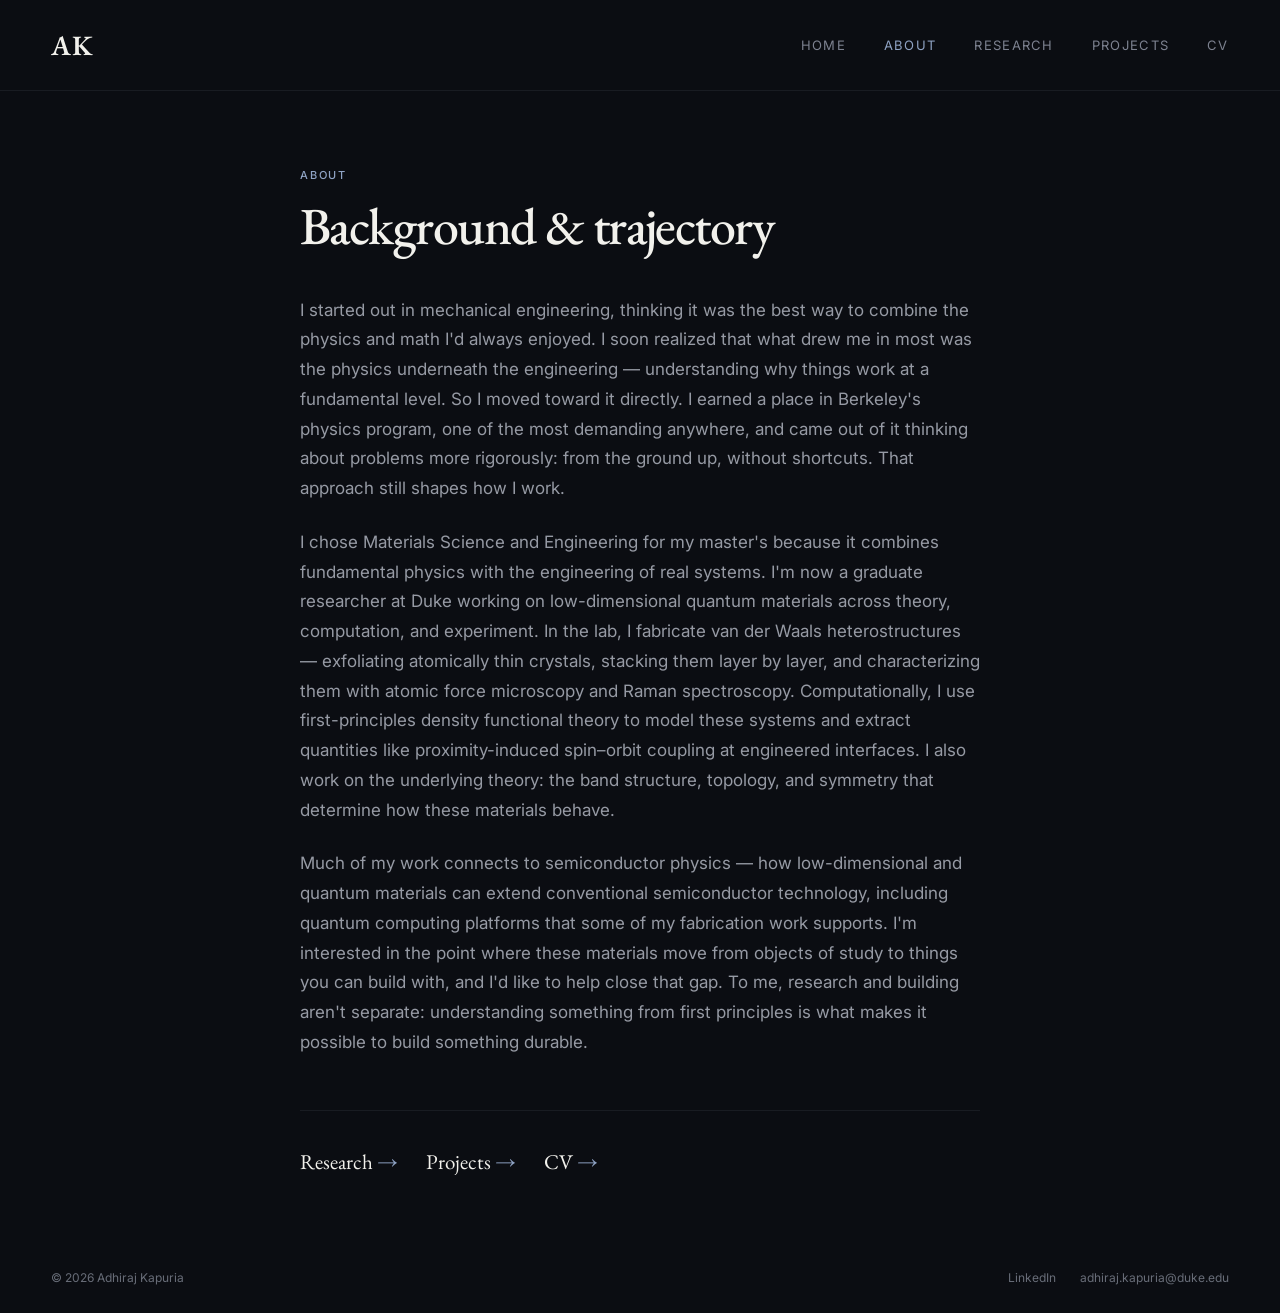
==== about.html @ 0767265d "Add files via upload" ====
<!DOCTYPE html>
<html lang="en">

<head>
  <meta charset="UTF-8">
  <meta name="viewport" content="width=device-width, initial-scale=1.0">

  <title>About — Adhiraj Kapuria</title>

  <meta
    name="description"
    content="About Adhiraj Kapuria — a graduate researcher at Duke University working on low-dimensional quantum materials across theory, computation, and experiment, with a focus on semiconductor physics."
  >
  <meta name="author" content="Adhiraj Kapuria">
  <link rel="canonical" href="https://adhirajkapuria.com/about.html">

  <meta property="og:type" content="profile">
  <meta property="og:title" content="About — Adhiraj Kapuria">
  <meta property="og:description" content="Graduate researcher at Duke working on low-dimensional quantum materials across theory, computation, and experiment.">
  <meta property="og:url" content="https://adhirajkapuria.com/about.html">

  <link rel="preconnect" href="https://fonts.googleapis.com">
  <link rel="preconnect" href="https://fonts.gstatic.com" crossorigin>
  <link
    href="https://fonts.googleapis.com/css2?family=EB+Garamond:wght@500;600&family=Inter:wght@400;500&display=swap"
    rel="stylesheet"
  >

  <link rel="stylesheet" href="./style.css">
</head>

<body>

  <header class="site-header">
    <nav class="nav-container">

      <a href="index.html" class="brand">AK</a>

      <div class="nav-links">
        <a href="index.html">Home</a>
        <a href="about.html" class="is-current">About</a>
        <a href="research.html">Research</a>
        <a href="projects.html">Projects</a>
        <a href="Adhiraj_CV.pdf">CV</a>
      </div>

    </nav>
  </header>

  <main>

    <article class="page">

      <p class="eyebrow">About</p>
      <h1 class="page-title">Background &amp; trajectory</h1>

      <div class="prose">
        <p>
          I started out in mechanical engineering, thinking it was the best way
          to combine the physics and math I'd always enjoyed. I soon realized
          that what drew me in most was the physics underneath the engineering —
          understanding why things work at a fundamental level. So I moved
          toward it directly. I earned a place in Berkeley's physics program,
          one of the most demanding anywhere, and came out of it thinking about
          problems more rigorously: from the ground up, without shortcuts. That
          approach still shapes how I work.
        </p>
        <p>
          I chose Materials Science and Engineering for my master's because it
          combines fundamental physics with the engineering of real systems.
          I'm now a graduate researcher at Duke working on low-dimensional
          quantum materials across theory, computation, and experiment. In the
          lab, I fabricate van der Waals heterostructures — exfoliating
          atomically thin crystals, stacking them layer by layer, and
          characterizing them with atomic force microscopy and Raman
          spectroscopy. Computationally, I use first-principles density
          functional theory to model these systems and extract quantities like
          proximity-induced spin–orbit coupling at engineered interfaces. I
          also work on the underlying theory: the band structure, topology, and
          symmetry that determine how these materials behave.
        </p>
        <p>
          Much of my work connects to semiconductor physics — how
          low-dimensional and quantum materials can extend conventional
          semiconductor technology, including quantum computing platforms that
          some of my fabrication work supports. I'm interested in the point
          where these materials move from objects of study to things you can
          build with, and I'd like to help close that gap. To me, research and
          building aren't separate: understanding something from first
          principles is what makes it possible to build something durable.
        </p>
      </div>

      <div class="page-links">
        <a href="research.html">Research <span class="arrow">&rarr;</span></a>
        <a href="projects.html">Projects <span class="arrow">&rarr;</span></a>
        <a href="Adhiraj_CV.pdf">CV <span class="arrow">&rarr;</span></a>
      </div>

    </article>

  </main>

  <footer class="site-footer">
    <p>© 2026 Adhiraj Kapuria</p>
    <div class="footer-links">
      <a
        href="https://www.linkedin.com/in/adhirajkapuria/"
        target="_blank"
        rel="noopener noreferrer"
      >LinkedIn</a>
      <a href="mailto:adhiraj.kapuria@duke.edu">adhiraj.kapuria@duke.edu</a>
    </div>
  </footer>

</body>

</html>
---- style.css ----
/* =========================================================
   ADHIRAJ KAPURIA — PERSONAL WEBSITE
   ========================================================= */

:root {
  --bg: #0b0d12;
  --surface: #13161d;
  --text: #f2f1ec;
  --text-soft: #969aa4;
  --muted: #7d8290;
  --faint: #686d78;

  --accent: #8fa3c4;

  --border: #191c22;
  --border-soft: #242832;
  --chip-border: #232833;

  --max-width: 1180px;
}

* {
  margin: 0;
  padding: 0;
  box-sizing: border-box;
}

html {
  scroll-behavior: smooth;
}

body {
  background: var(--bg);
  color: var(--text);
  font-family: "Inter", system-ui, sans-serif;
  font-size: 16px;
  line-height: 1.6;
  -webkit-font-smoothing: antialiased;
  display: flex;
  flex-direction: column;
  min-height: 100vh;
}

a {
  color: inherit;
  text-decoration: none;
}


/* ---------- NAV ---------- */

.site-header {
  border-bottom: 0.5px solid var(--border);
}

.nav-container {
  width: min(92%, var(--max-width));
  margin: auto;
  height: 90px;
  display: flex;
  align-items: center;
  justify-content: space-between;
}

.brand {
  font-family: "EB Garamond", Georgia, serif;
  font-size: 28px;
  font-weight: 600;
  letter-spacing: 0.02em;
  color: var(--text);
}

.nav-links {
  display: flex;
  gap: 38px;
}

.nav-links a {
  font-size: 13px;
  letter-spacing: 0.1em;
  text-transform: uppercase;
  color: var(--muted);
  transition: color 0.2s ease;
}

.nav-links a:hover,
.nav-links a.is-current {
  color: var(--accent);
}


/* ---------- HERO ---------- */

main {
  flex: 1;
}

.hero {
  width: min(90%, 640px);
  margin: 0 auto;
  padding: 68px 0 48px;
  display: flex;
  flex-direction: column;
  align-items: center;
  text-align: center;
}

.hero-portrait {
  margin-bottom: 30px;
}

.hero-portrait img {
  width: 150px;
  height: 150px;
  object-fit: cover;
  border-radius: 50%;
  border: 0.5px solid var(--border-soft);
  display: block;
}

.eyebrow {
  font-size: 11px;
  font-weight: 500;
  letter-spacing: 0.16em;
  text-transform: uppercase;
  color: var(--accent);
  margin-bottom: 20px;
}

.hero h1 {
  font-family: "EB Garamond", Georgia, serif;
  font-size: clamp(54px, 8vw, 78px);
  font-weight: 500;
  line-height: 0.94;
  letter-spacing: -0.035em;
  color: var(--text);
  margin-bottom: 26px;
}

.intro {
  font-size: 19px;
  line-height: 1.55;
  color: var(--text-soft);
  max-width: 500px;
  margin-bottom: 32px;
}

.focus-chips {
  display: flex;
  flex-wrap: wrap;
  gap: 10px;
  justify-content: center;
  max-width: 600px;
}

.focus-chips span {
  font-size: 12px;
  font-weight: 500;
  letter-spacing: 0.05em;
  text-transform: uppercase;
  color: #cbd3e2;
  background: var(--surface);
  border: 0.5px solid var(--chip-border);
  border-radius: 8px;
  padding: 9px 16px;
}


/* ---------- SECTION LINKS ---------- */

.section-links {
  width: min(92%, var(--max-width));
  margin: 40px auto 0;
  display: grid;
  grid-template-columns: repeat(3, 1fr);
  border-top: 0.5px solid var(--border);
  border-bottom: 0.5px solid var(--border);
}

.section-links a {
  padding: 30px 28px;
  border-right: 0.5px solid var(--border);
  display: flex;
  flex-direction: column;
  gap: 7px;
  transition: background-color 0.2s ease;
}

.section-links a:last-child {
  border-right: none;
}

.section-links a:hover {
  background: var(--surface);
}

.section-title {
  font-family: "EB Garamond", Georgia, serif;
  font-size: 23px;
  color: var(--text);
}

.section-title .arrow {
  color: var(--accent);
  transition: transform 0.2s ease;
  display: inline-block;
}

.section-links a:hover .arrow {
  transform: translateX(4px);
}

.section-sub {
  font-size: 13px;
  color: var(--muted);
}


/* ---------- FOOTER ---------- */

.site-footer {
  width: min(92%, var(--max-width));
  margin: auto;
  padding: 26px 0;
  display: flex;
  align-items: center;
  justify-content: space-between;
  font-size: 12px;
  color: var(--faint);
}

.footer-links {
  display: flex;
  gap: 24px;
}

.footer-links a {
  transition: color 0.2s ease;
}

.footer-links a:hover {
  color: var(--accent);
}


/* ---------- INTERIOR PAGE (About, etc.) ---------- */

.page {
  width: min(90%, 680px);
  margin: 0 auto;
  padding: 76px 0 64px;
}

.page .eyebrow {
  margin-bottom: 14px;
}

.page-title {
  font-family: "EB Garamond", Georgia, serif;
  font-size: clamp(38px, 5vw, 52px);
  font-weight: 500;
  line-height: 1.02;
  letter-spacing: -0.03em;
  color: var(--text);
  margin-bottom: 44px;
}

.prose p {
  font-size: 17px;
  line-height: 1.75;
  color: var(--text-soft);
  margin-bottom: 24px;
}

.prose p:last-child {
  margin-bottom: 0;
}

.page-links {
  display: flex;
  flex-wrap: wrap;
  gap: 28px;
  margin-top: 52px;
  padding-top: 34px;
  border-top: 0.5px solid var(--border);
}

.page-links a {
  font-family: "EB Garamond", Georgia, serif;
  font-size: 21px;
  color: var(--text);
  transition: color 0.2s ease;
}

.page-links a .arrow {
  color: var(--accent);
  display: inline-block;
  transition: transform 0.2s ease;
}

.page-links a:hover .arrow {
  transform: translateX(4px);
}


/* ---------- TABLET ---------- */

@media (max-width: 820px) {
  .section-links {
    grid-template-columns: 1fr;
  }

  .section-links a {
    border-right: none;
    border-bottom: 0.5px solid var(--border);
  }

  .section-links a:last-child {
    border-bottom: none;
  }
}


/* ---------- MOBILE ---------- */

@media (max-width: 720px) {

  .nav-container {
    height: 68px;
  }

  .nav-links {
    gap: 16px;
  }

  .nav-links a {
    font-size: 11px;
    letter-spacing: 0.06em;
  }

  .hero {
    padding: 52px 0 40px;
  }

  .hero-portrait img {
    width: 120px;
    height: 120px;
  }

  .intro {
    font-size: 17px;
  }

  .site-footer {
    flex-direction: column;
    align-items: flex-start;
    gap: 14px;
    padding: 22px 0;
  }
}

@media (max-width: 430px) {

  .nav-links {
    gap: 13px;
  }

  .nav-links a {
    font-size: 10px;
  }

  .focus-chips span {
    font-size: 11px;
    padding: 8px 13px;
  }
}
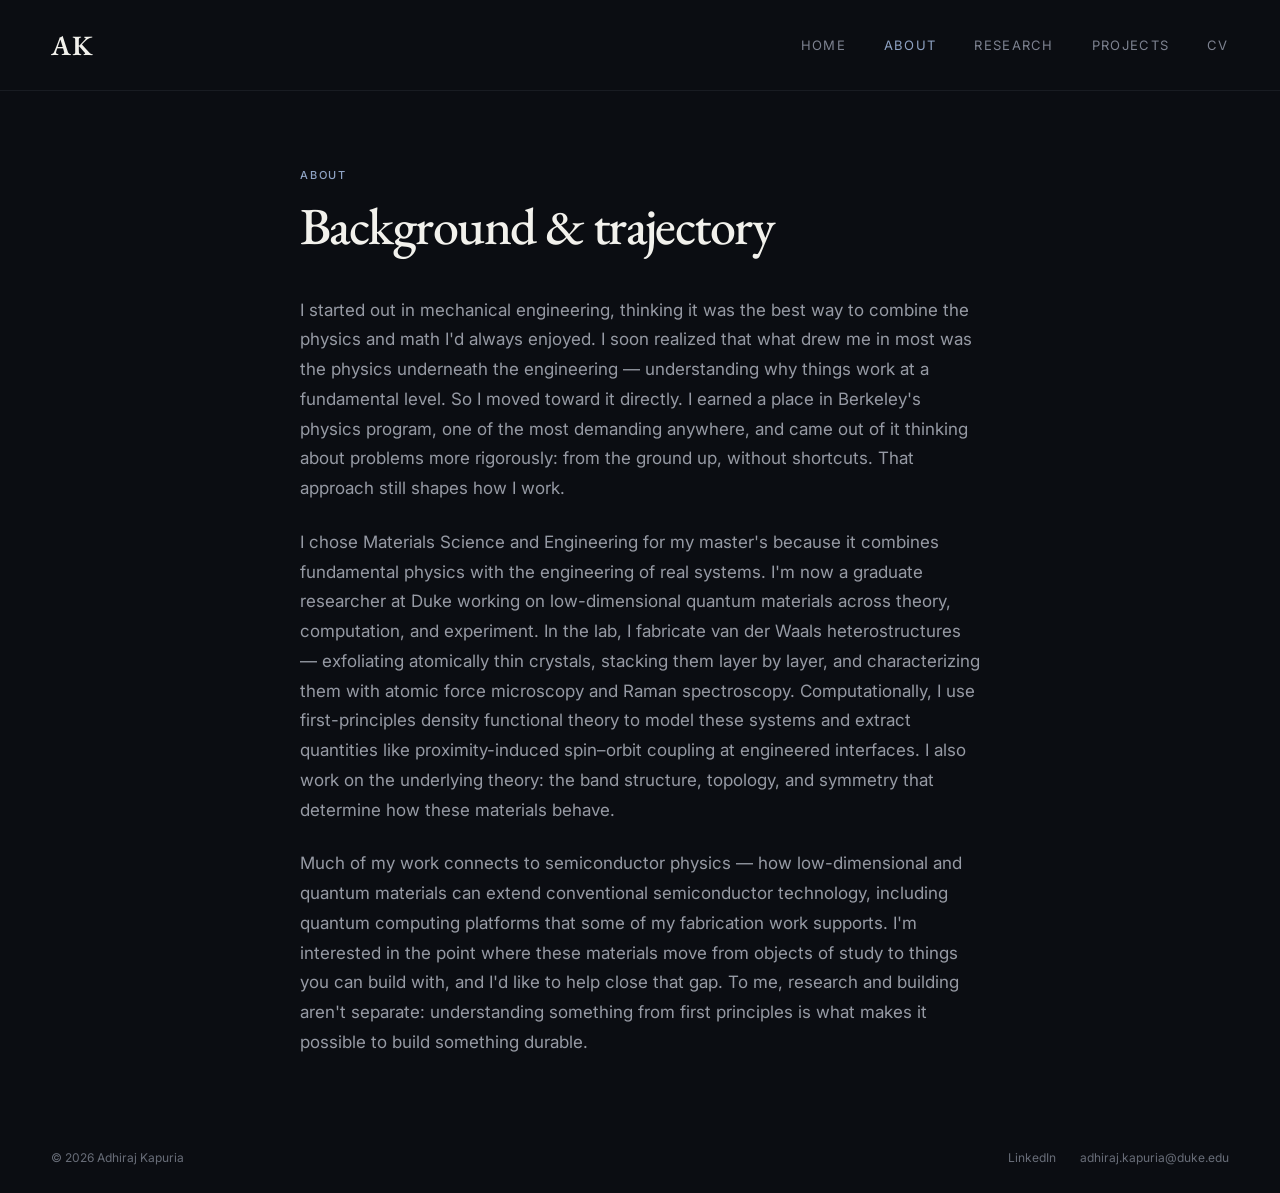
==== commit 172c22e9: "Add files via upload" ====
--- a/about.html
+++ b/about.html
@@ -91,12 +91,6 @@
         </p>
       </div>
 
-      <div class="page-links">
-        <a href="research.html">Research <span class="arrow">&rarr;</span></a>
-        <a href="projects.html">Projects <span class="arrow">&rarr;</span></a>
-        <a href="Adhiraj_CV.pdf">CV <span class="arrow">&rarr;</span></a>
-      </div>
-
     </article>
 
   </main>
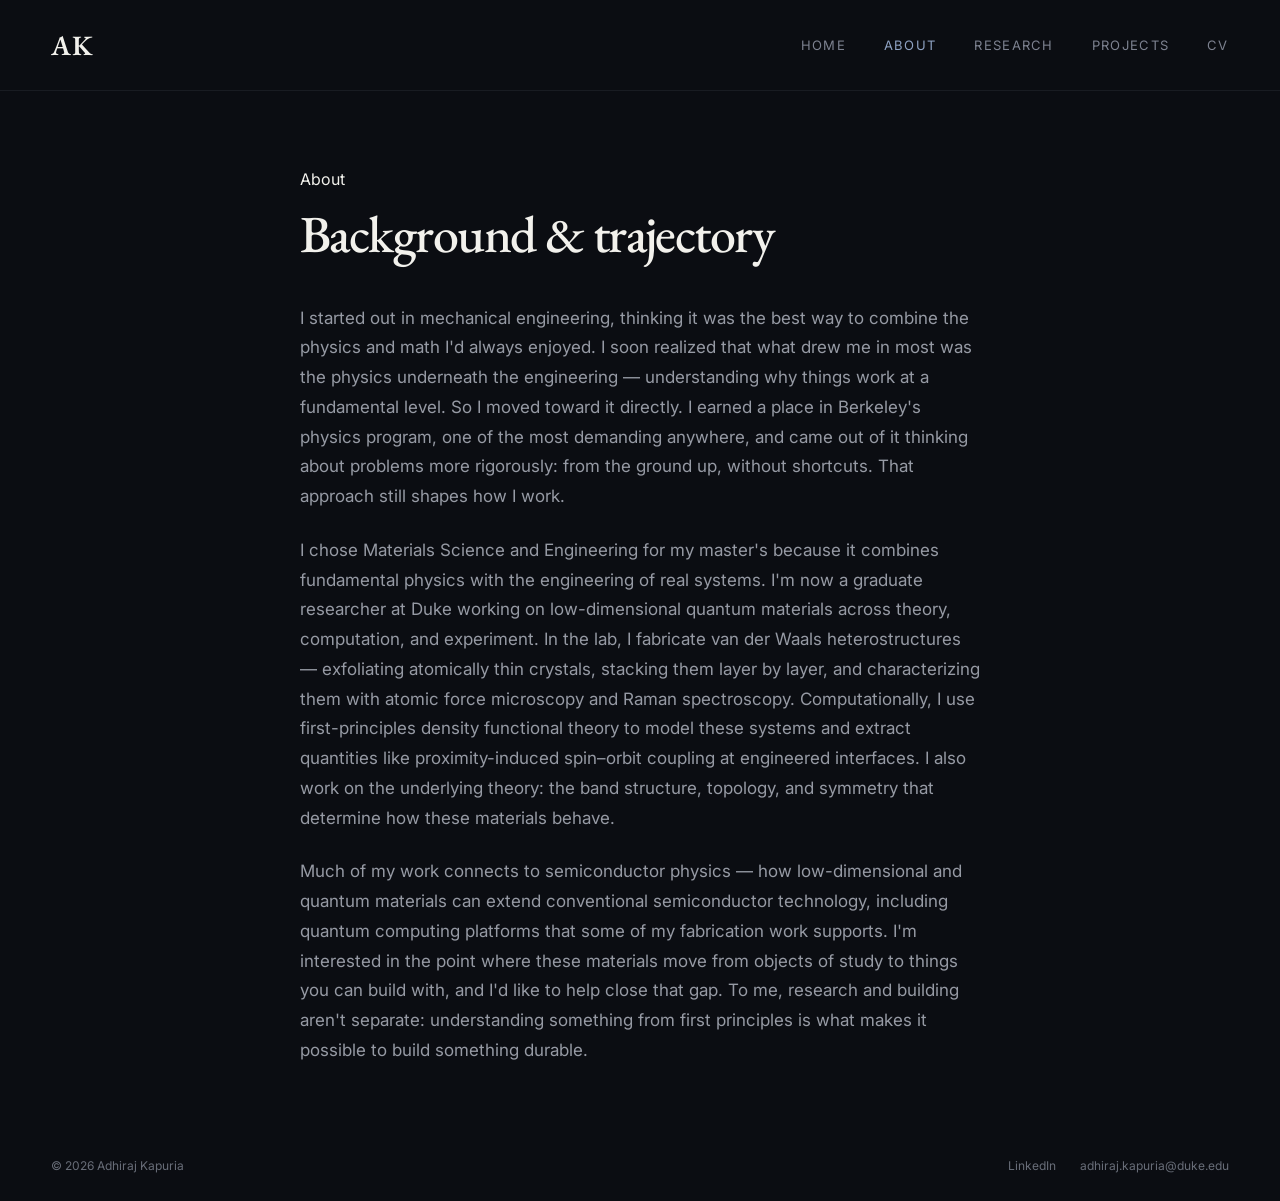
==== commit ecb61db2: "Add files via upload" ====
--- a/about.html
+++ b/about.html
@@ -4,6 +4,10 @@
 <head>
   <meta charset="UTF-8">
   <meta name="viewport" content="width=device-width, initial-scale=1.0">
+
+  <link rel="icon" href="favicon.ico" sizes="any">
+  <link rel="icon" type="image/png" href="favicon-32.png" sizes="32x32">
+  <link rel="apple-touch-icon" href="apple-touch-icon.png">
 
   <title>About — Adhiraj Kapuria</title>
 
--- a/style.css
+++ b/style.css
@@ -96,13 +96,80 @@
 }
 
 .hero {
-  width: min(90%, 640px);
+  position: relative;
+  width: min(92%, var(--max-width));
   margin: 0 auto;
-  padding: 68px 0 48px;
+  padding: 64px 0 48px;
+}
+
+.affiliations {
+  position: absolute;
+  top: 64px;
+  left: 0;
+  right: 0;
+  display: flex;
+  justify-content: space-between;
+  pointer-events: none;
+}
+
+.affil {
+  display: flex;
+  flex-direction: column;
+  max-width: 210px;
+  pointer-events: auto;
+}
+
+.affil-left {
+  text-align: left;
+  align-items: flex-start;
+}
+
+.affil-right {
+  text-align: right;
+  align-items: flex-end;
+}
+
+.affil-label {
+  font-size: 9px;
+  letter-spacing: 0.16em;
+  text-transform: uppercase;
+  color: #5f6672;
+  margin-bottom: 10px;
+}
+
+.affil-field {
+  font-size: 15px;
+  font-weight: 500;
+  letter-spacing: 0.01em;
+  color: #d6dae2;
+  margin-bottom: 8px;
+  line-height: 1.2;
+}
+
+.affil-school {
+  line-height: 1.14;
+}
+
+.affil-berkeley {
+  font-family: "Source Serif 4", Georgia, serif;
+  font-size: 17px;
+  font-weight: 700;
+  color: #d9a64a;
+}
+
+.affil-duke {
+  font-family: "EB Garamond", Georgia, serif;
+  font-size: 20px;
+  font-weight: 600;
+  color: #ffffff;
+}
+
+.hero-center {
   display: flex;
   flex-direction: column;
   align-items: center;
   text-align: center;
+  padding-top: 4px;
 }
 
 .hero-portrait {
@@ -118,30 +185,21 @@
   display: block;
 }
 
-.eyebrow {
-  font-size: 11px;
-  font-weight: 500;
-  letter-spacing: 0.16em;
-  text-transform: uppercase;
-  color: var(--accent);
-  margin-bottom: 20px;
-}
-
 .hero h1 {
   font-family: "EB Garamond", Georgia, serif;
-  font-size: clamp(54px, 8vw, 78px);
+  font-size: clamp(50px, 7vw, 68px);
   font-weight: 500;
   line-height: 0.94;
   letter-spacing: -0.035em;
   color: var(--text);
-  margin-bottom: 26px;
+  margin-bottom: 24px;
 }
 
 .intro {
-  font-size: 19px;
+  font-size: 18px;
   line-height: 1.55;
   color: var(--text-soft);
-  max-width: 500px;
+  max-width: 460px;
   margin-bottom: 32px;
 }
 
@@ -323,6 +381,40 @@
 
 /* ---------- MOBILE ---------- */
 
+@media (max-width: 900px) {
+
+  /* affiliations un-pin and move below the centered content */
+  .hero {
+    display: flex;
+    flex-direction: column;
+  }
+
+  .affiliations {
+    position: static;
+    flex-direction: column;
+    align-items: center;
+    gap: 22px;
+    margin-top: 40px;
+    order: 2;
+  }
+
+  .hero-center {
+    order: 1;
+  }
+
+  .affil {
+    max-width: none;
+    align-items: center;
+    text-align: center;
+  }
+
+  .affil-left,
+  .affil-right {
+    align-items: center;
+    text-align: center;
+  }
+}
+
 @media (max-width: 720px) {
 
   .nav-container {
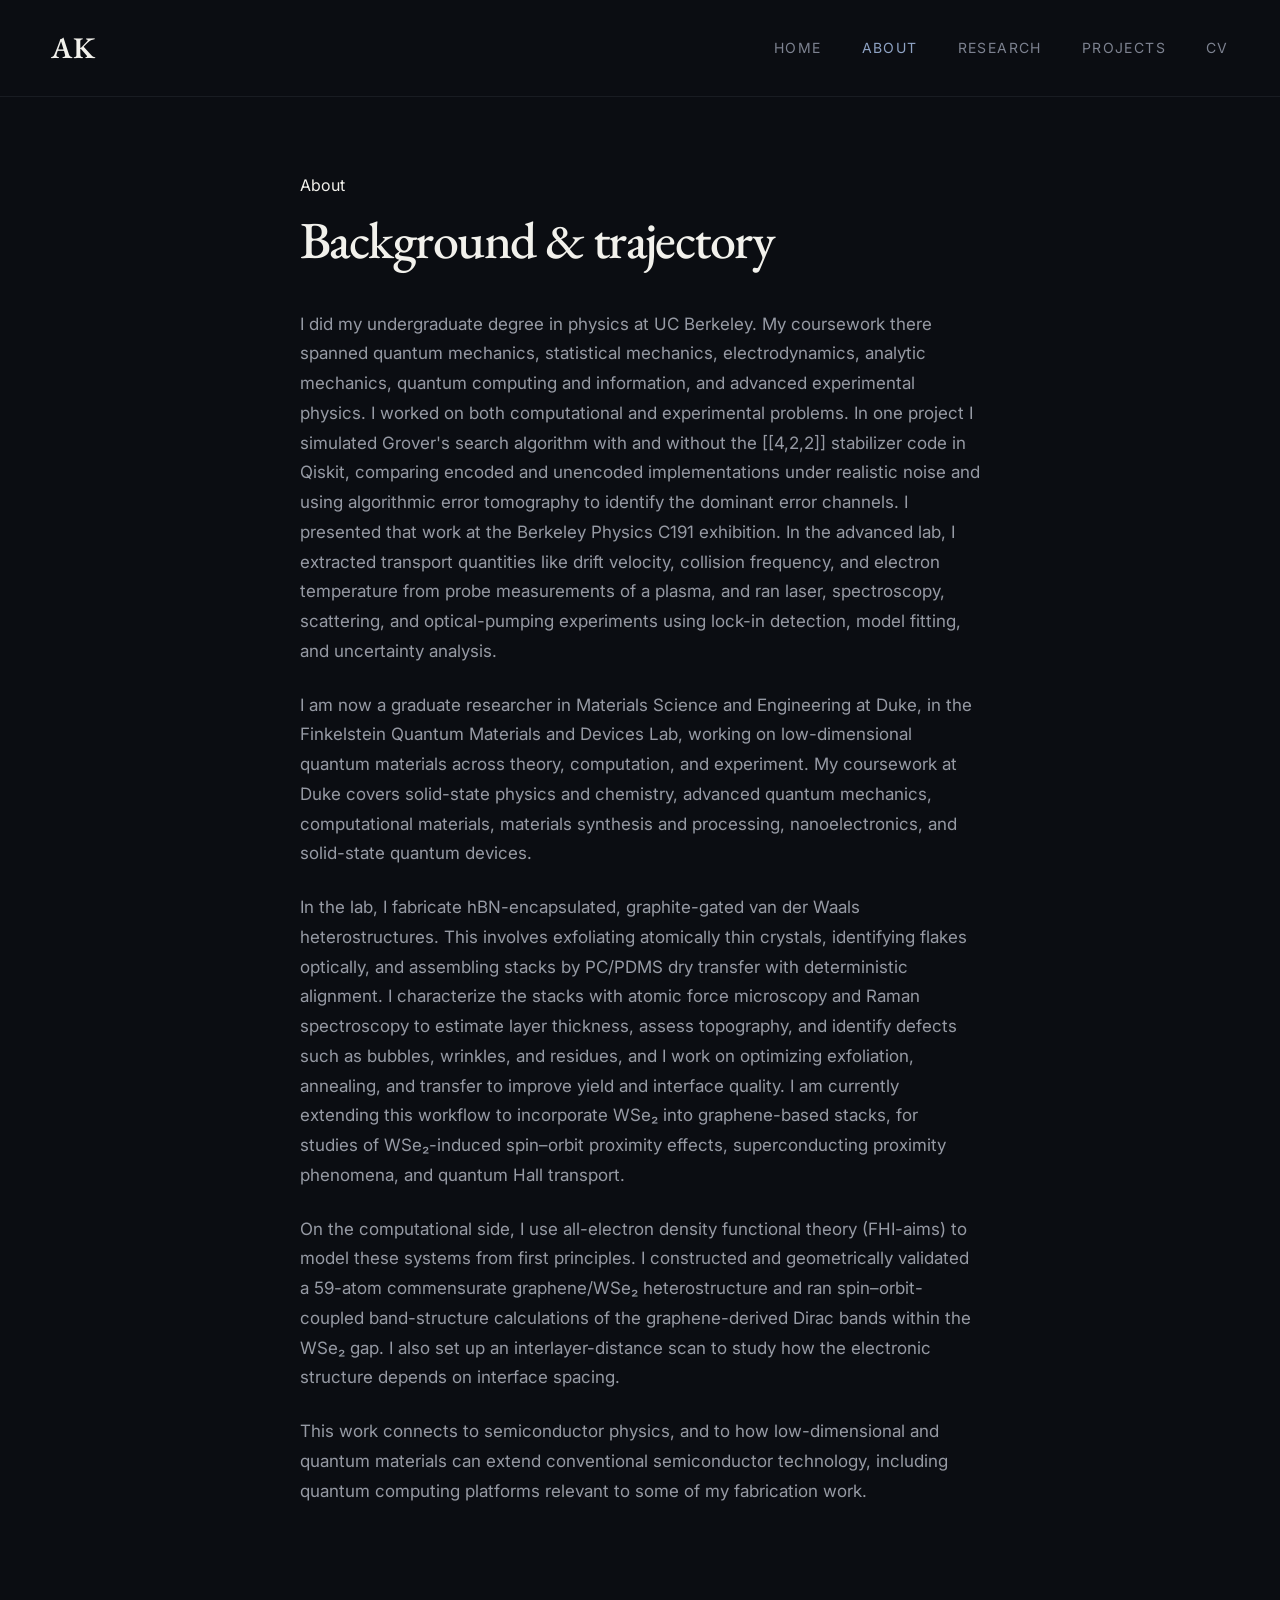
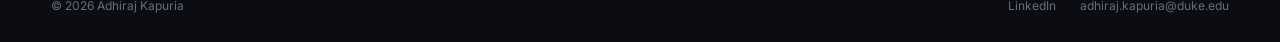
==== commit 5a8f74b7: "Add files via upload" ====
--- a/about.html
+++ b/about.html
@@ -60,38 +60,58 @@
 
       <div class="prose">
         <p>
-          I started out in mechanical engineering, thinking it was the best way
-          to combine the physics and math I'd always enjoyed. I soon realized
-          that what drew me in most was the physics underneath the engineering —
-          understanding why things work at a fundamental level. So I moved
-          toward it directly. I earned a place in Berkeley's physics program,
-          one of the most demanding anywhere, and came out of it thinking about
-          problems more rigorously: from the ground up, without shortcuts. That
-          approach still shapes how I work.
+          I did my undergraduate degree in physics at UC Berkeley. My
+          coursework there spanned quantum mechanics, statistical mechanics,
+          electrodynamics, analytic mechanics, quantum computing and
+          information, and advanced experimental physics. I worked on both
+          computational and experimental problems. In one project I simulated
+          Grover's search algorithm with and without the [[4,2,2]] stabilizer
+          code in Qiskit, comparing encoded and unencoded implementations under
+          realistic noise and using algorithmic error tomography to identify
+          the dominant error channels. I presented that work at the Berkeley
+          Physics C191 exhibition. In the advanced lab, I extracted transport
+          quantities like drift velocity, collision frequency, and electron
+          temperature from probe measurements of a plasma, and ran laser,
+          spectroscopy, scattering, and optical-pumping experiments using
+          lock-in detection, model fitting, and uncertainty analysis.
         </p>
         <p>
-          I chose Materials Science and Engineering for my master's because it
-          combines fundamental physics with the engineering of real systems.
-          I'm now a graduate researcher at Duke working on low-dimensional
-          quantum materials across theory, computation, and experiment. In the
-          lab, I fabricate van der Waals heterostructures — exfoliating
-          atomically thin crystals, stacking them layer by layer, and
-          characterizing them with atomic force microscopy and Raman
-          spectroscopy. Computationally, I use first-principles density
-          functional theory to model these systems and extract quantities like
-          proximity-induced spin–orbit coupling at engineered interfaces. I
-          also work on the underlying theory: the band structure, topology, and
-          symmetry that determine how these materials behave.
+          I am now a graduate researcher in Materials Science and Engineering
+          at Duke, in the Finkelstein Quantum Materials and Devices Lab,
+          working on low-dimensional quantum materials across theory,
+          computation, and experiment. My coursework at Duke covers solid-state
+          physics and chemistry, advanced quantum mechanics, computational
+          materials, materials synthesis and processing, nanoelectronics, and
+          solid-state quantum devices.
         </p>
         <p>
-          Much of my work connects to semiconductor physics — how
+          In the lab, I fabricate hBN-encapsulated, graphite-gated van der
+          Waals heterostructures. This involves exfoliating atomically thin
+          crystals, identifying flakes optically, and assembling stacks by
+          PC/PDMS dry transfer with deterministic alignment. I characterize the
+          stacks with atomic force microscopy and Raman spectroscopy to
+          estimate layer thickness, assess topography, and identify defects
+          such as bubbles, wrinkles, and residues, and I work on optimizing
+          exfoliation, annealing, and transfer to improve yield and interface
+          quality. I am currently extending this workflow to incorporate WSe₂
+          into graphene-based stacks, for studies of WSe₂-induced spin–orbit
+          proximity effects, superconducting proximity phenomena, and quantum
+          Hall transport.
+        </p>
+        <p>
+          On the computational side, I use all-electron density functional
+          theory (FHI-aims) to model these systems from first principles. I
+          constructed and geometrically validated a 59-atom commensurate
+          graphene/WSe₂ heterostructure and ran spin–orbit-coupled
+          band-structure calculations of the graphene-derived Dirac bands
+          within the WSe₂ gap. I also set up an interlayer-distance scan to
+          study how the electronic structure depends on interface spacing.
+        </p>
+        <p>
+          This work connects to semiconductor physics, and to how
           low-dimensional and quantum materials can extend conventional
-          semiconductor technology, including quantum computing platforms that
-          some of my fabrication work supports. I'm interested in the point
-          where these materials move from objects of study to things you can
-          build with, and I'd like to help close that gap. To me, research and
-          building aren't separate: understanding something from first
-          principles is what makes it possible to build something durable.
+          semiconductor technology, including quantum computing platforms
+          relevant to some of my fabrication work.
         </p>
       </div>
 
--- a/style.css
+++ b/style.css
@@ -56,7 +56,7 @@
 .nav-container {
   width: min(92%, var(--max-width));
   margin: auto;
-  height: 90px;
+  height: 96px;
   display: flex;
   align-items: center;
   justify-content: space-between;
@@ -64,7 +64,7 @@
 
 .brand {
   font-family: "EB Garamond", Georgia, serif;
-  font-size: 28px;
+  font-size: 30px;
   font-weight: 600;
   letter-spacing: 0.02em;
   color: var(--text);
@@ -72,20 +72,89 @@
 
 .nav-links {
   display: flex;
-  gap: 38px;
-}
-
-.nav-links a {
-  font-size: 13px;
+  align-items: center;
+  gap: 40px;
+}
+
+.nav-links > a,
+.nav-dropdown > a {
+  font-size: 14px;
   letter-spacing: 0.1em;
   text-transform: uppercase;
   color: var(--muted);
   transition: color 0.2s ease;
 }
 
-.nav-links a:hover,
-.nav-links a.is-current {
+.nav-links > a:hover,
+.nav-links > a.is-current,
+.nav-dropdown > a:hover,
+.nav-dropdown > a.is-current {
   color: var(--accent);
+}
+
+/* ---------- NAV DROPDOWN ---------- */
+
+.nav-dropdown {
+  position: relative;
+  display: inline-flex;
+  align-items: center;
+  /* generous hover target and bridge to the menu */
+  padding: 12px 0;
+}
+
+.dropdown-menu {
+  position: absolute;
+  top: 100%;
+  left: 50%;
+  transform: translateX(-50%);
+  /* transparent bridge removes the dead gap */
+  padding-top: 14px;
+  min-width: 210px;
+  display: flex;
+  flex-direction: column;
+  opacity: 0;
+  visibility: hidden;
+  transition: opacity 0.2s ease, transform 0.2s ease;
+  transition-delay: 0s;
+  z-index: 20;
+}
+
+.dropdown-menu-inner {
+  background: var(--surface);
+  border: 0.5px solid var(--border-soft);
+  border-radius: 10px;
+  padding: 8px 0;
+  box-shadow: 0 10px 30px rgba(0, 0, 0, 0.35);
+}
+
+.nav-dropdown:hover .dropdown-menu {
+  opacity: 1;
+  visibility: visible;
+}
+
+/* keep it open briefly after leaving, so it's forgiving */
+.dropdown-menu {
+  transition-delay: 0.15s;
+}
+
+.nav-dropdown:hover .dropdown-menu {
+  transition-delay: 0s;
+}
+
+.dropdown-menu a {
+  display: block;
+  padding: 12px 22px;
+  font-size: 13px;
+  letter-spacing: 0.08em;
+  text-transform: uppercase;
+  color: var(--muted);
+  white-space: nowrap;
+  transition: color 0.18s ease, background-color 0.18s ease;
+}
+
+.dropdown-menu a:hover {
+  color: var(--text);
+  background: rgba(255, 255, 255, 0.04);
 }
 
 
@@ -334,6 +403,88 @@
   margin-bottom: 0;
 }
 
+.prose-h {
+  font-family: "EB Garamond", Georgia, serif;
+  font-size: 25px;
+  font-weight: 600;
+  letter-spacing: -0.01em;
+  color: var(--text);
+  margin: 42px 0 16px;
+}
+
+.equation {
+  overflow-x: auto;
+  overflow-y: hidden;
+  margin: 4px 0 24px !important;
+  color: var(--text);
+}
+
+.crumb {
+  color: var(--accent);
+  transition: opacity 0.2s ease;
+}
+
+.crumb:hover {
+  opacity: 0.75;
+}
+
+/* section-links inside an interior page column */
+.page .section-links {
+  width: auto;
+  margin: 52px 0 0;
+  grid-template-columns: 1fr;
+}
+
+.page .section-links a {
+  border-right: none;
+  border-bottom: 0.5px solid var(--border);
+  padding: 26px 4px;
+}
+
+.page .section-links a:last-child {
+  border-bottom: none;
+}
+
+/* ---------- REFERENCES ---------- */
+
+.references {
+  margin-top: 48px;
+  padding-top: 30px;
+  border-top: 0.5px solid var(--border);
+}
+
+.ref-heading {
+  font-size: 11px;
+  font-weight: 500;
+  letter-spacing: 0.16em;
+  text-transform: uppercase;
+  color: var(--accent);
+  margin-bottom: 18px;
+}
+
+.ref-list {
+  margin: 0;
+  padding-left: 20px;
+  display: flex;
+  flex-direction: column;
+  gap: 10px;
+}
+
+.ref-list li {
+  font-size: 13px;
+  line-height: 1.6;
+  color: var(--muted);
+}
+
+.ref-list em {
+  color: var(--text-soft);
+}
+
+.ref-list strong {
+  color: var(--text-soft);
+  font-weight: 600;
+}
+
 .page-links {
   display: flex;
   flex-wrap: wrap;
@@ -430,6 +581,15 @@
     letter-spacing: 0.06em;
   }
 
+  /* on mobile, dropdown items live on the research page; hide the hover menu */
+  .dropdown-menu {
+    display: none;
+  }
+
+  .nav-dropdown {
+    display: inline-block;
+  }
+
   .hero {
     padding: 52px 0 40px;
   }
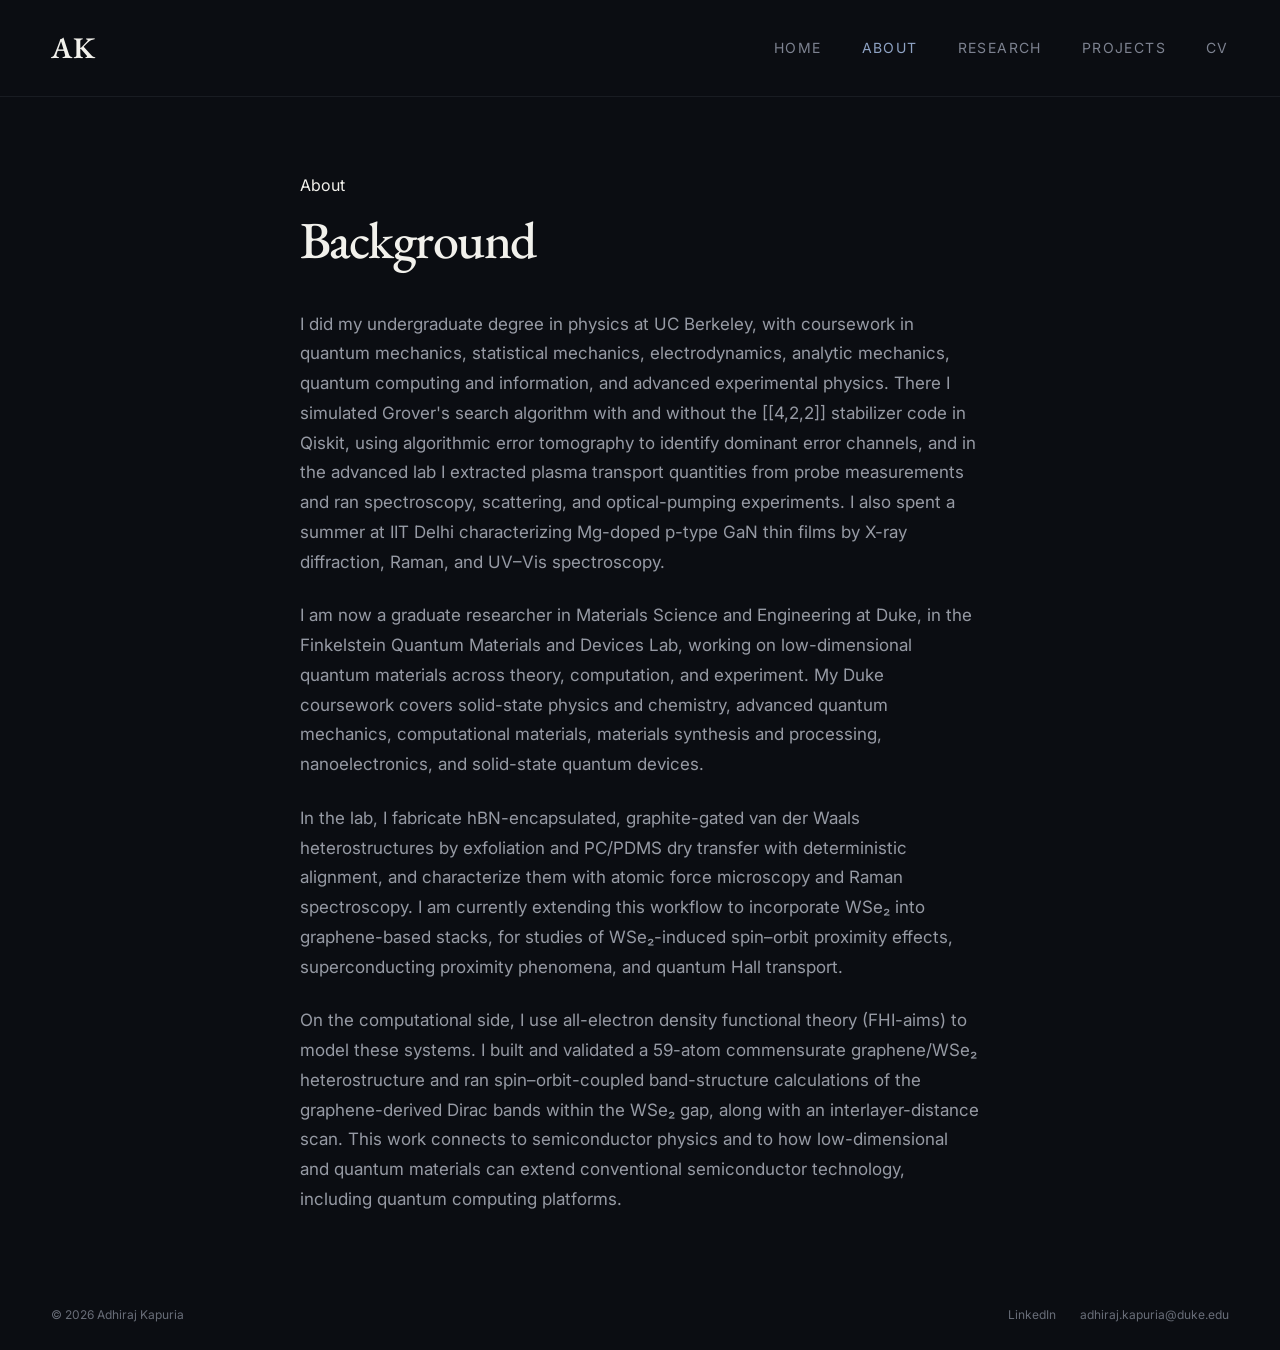
==== commit f3369596: "Add files via upload" ====
--- a/about.html
+++ b/about.html
@@ -56,62 +56,50 @@
     <article class="page">
 
       <p class="eyebrow">About</p>
-      <h1 class="page-title">Background &amp; trajectory</h1>
+      <h1 class="page-title">Background</h1>
 
       <div class="prose">
         <p>
-          I did my undergraduate degree in physics at UC Berkeley. My
-          coursework there spanned quantum mechanics, statistical mechanics,
+          I did my undergraduate degree in physics at UC Berkeley, with
+          coursework in quantum mechanics, statistical mechanics,
           electrodynamics, analytic mechanics, quantum computing and
-          information, and advanced experimental physics. I worked on both
-          computational and experimental problems. In one project I simulated
+          information, and advanced experimental physics. There I simulated
           Grover's search algorithm with and without the [[4,2,2]] stabilizer
-          code in Qiskit, comparing encoded and unencoded implementations under
-          realistic noise and using algorithmic error tomography to identify
-          the dominant error channels. I presented that work at the Berkeley
-          Physics C191 exhibition. In the advanced lab, I extracted transport
-          quantities like drift velocity, collision frequency, and electron
-          temperature from probe measurements of a plasma, and ran laser,
-          spectroscopy, scattering, and optical-pumping experiments using
-          lock-in detection, model fitting, and uncertainty analysis.
+          code in Qiskit, using algorithmic error tomography to identify
+          dominant error channels, and in the advanced lab I extracted plasma
+          transport quantities from probe measurements and ran spectroscopy,
+          scattering, and optical-pumping experiments. I also spent a summer at
+          IIT Delhi characterizing Mg-doped p-type GaN thin films by X-ray
+          diffraction, Raman, and UV–Vis spectroscopy.
         </p>
         <p>
           I am now a graduate researcher in Materials Science and Engineering
           at Duke, in the Finkelstein Quantum Materials and Devices Lab,
           working on low-dimensional quantum materials across theory,
-          computation, and experiment. My coursework at Duke covers solid-state
+          computation, and experiment. My Duke coursework covers solid-state
           physics and chemistry, advanced quantum mechanics, computational
           materials, materials synthesis and processing, nanoelectronics, and
           solid-state quantum devices.
         </p>
         <p>
           In the lab, I fabricate hBN-encapsulated, graphite-gated van der
-          Waals heterostructures. This involves exfoliating atomically thin
-          crystals, identifying flakes optically, and assembling stacks by
-          PC/PDMS dry transfer with deterministic alignment. I characterize the
-          stacks with atomic force microscopy and Raman spectroscopy to
-          estimate layer thickness, assess topography, and identify defects
-          such as bubbles, wrinkles, and residues, and I work on optimizing
-          exfoliation, annealing, and transfer to improve yield and interface
-          quality. I am currently extending this workflow to incorporate WSe₂
-          into graphene-based stacks, for studies of WSe₂-induced spin–orbit
-          proximity effects, superconducting proximity phenomena, and quantum
-          Hall transport.
+          Waals heterostructures by exfoliation and PC/PDMS dry transfer with
+          deterministic alignment, and characterize them with atomic force
+          microscopy and Raman spectroscopy. I am currently extending this
+          workflow to incorporate WSe₂ into graphene-based stacks, for studies
+          of WSe₂-induced spin–orbit proximity effects, superconducting
+          proximity phenomena, and quantum Hall transport.
         </p>
         <p>
           On the computational side, I use all-electron density functional
-          theory (FHI-aims) to model these systems from first principles. I
-          constructed and geometrically validated a 59-atom commensurate
-          graphene/WSe₂ heterostructure and ran spin–orbit-coupled
-          band-structure calculations of the graphene-derived Dirac bands
-          within the WSe₂ gap. I also set up an interlayer-distance scan to
-          study how the electronic structure depends on interface spacing.
-        </p>
-        <p>
-          This work connects to semiconductor physics, and to how
-          low-dimensional and quantum materials can extend conventional
-          semiconductor technology, including quantum computing platforms
-          relevant to some of my fabrication work.
+          theory (FHI-aims) to model these systems. I built and validated a
+          59-atom commensurate graphene/WSe₂ heterostructure and ran
+          spin–orbit-coupled band-structure calculations of the
+          graphene-derived Dirac bands within the WSe₂ gap, along with an
+          interlayer-distance scan. This work connects to semiconductor physics
+          and to how low-dimensional and quantum materials can extend
+          conventional semiconductor technology, including quantum computing
+          platforms.
         </p>
       </div>
 
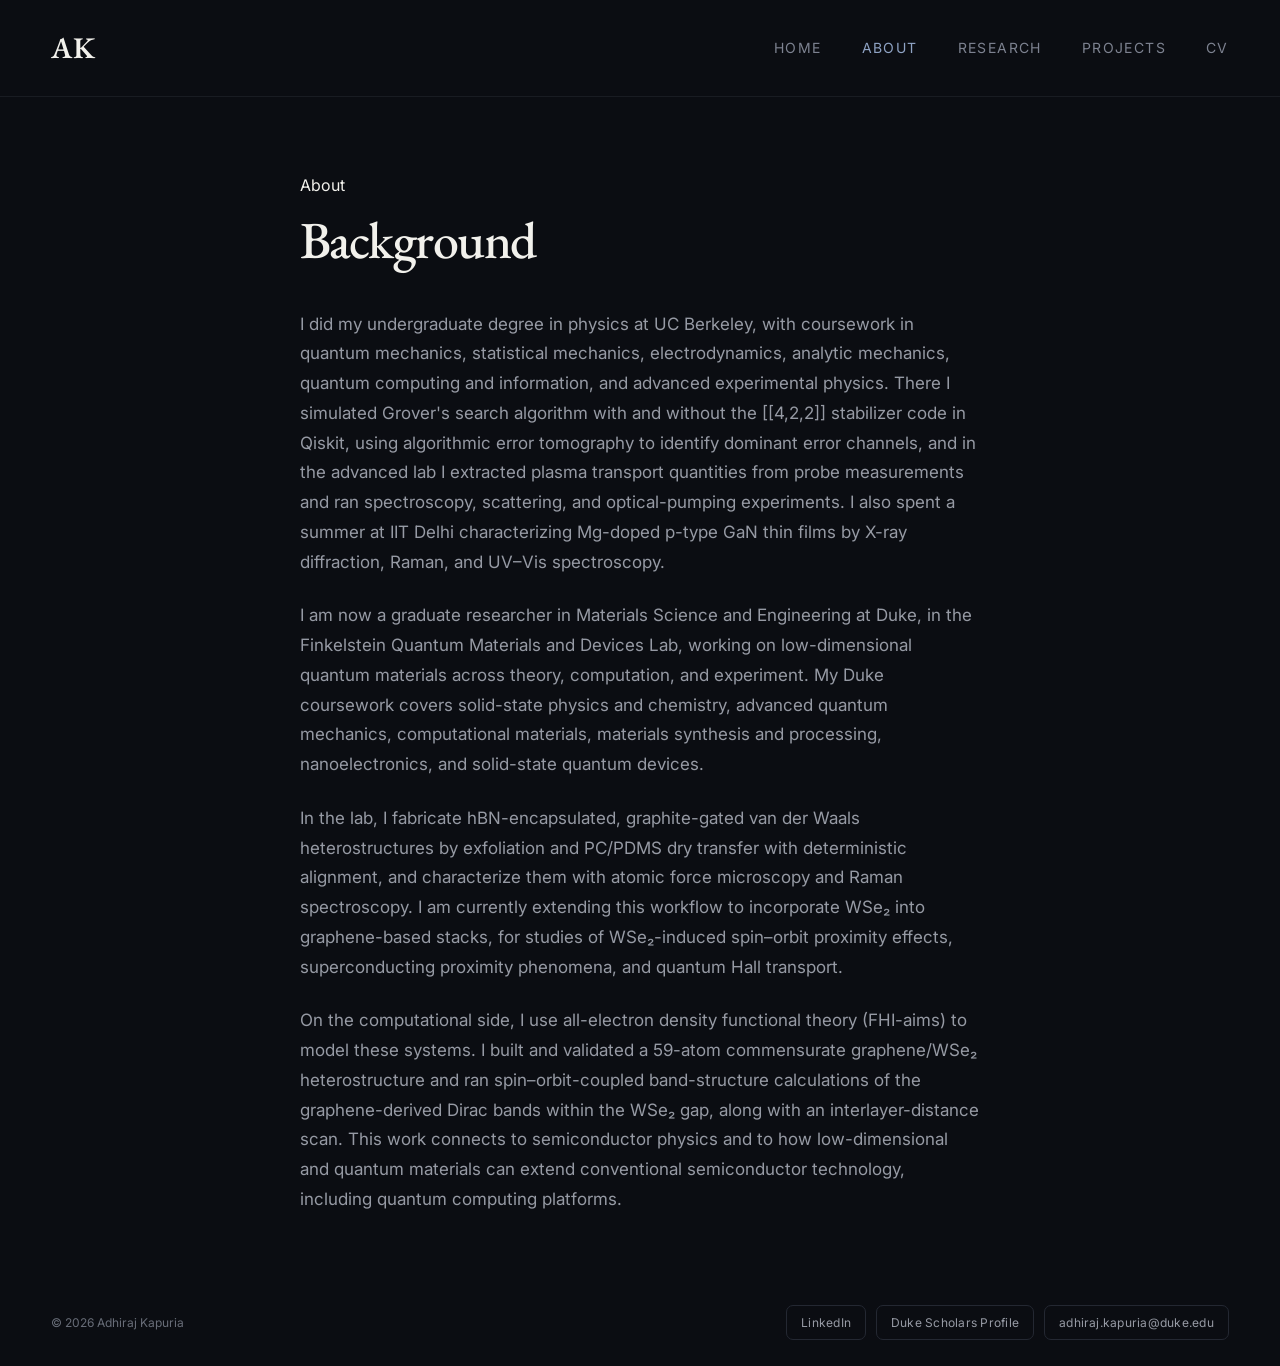
==== commit 8fd95c90: "Add files via upload" ====
--- a/about.html
+++ b/about.html
@@ -115,6 +115,11 @@
         target="_blank"
         rel="noopener noreferrer"
       >LinkedIn</a>
+      <a
+        href="https://scholars.duke.edu/person/adhirajkapuria"
+        target="_blank"
+        rel="noopener noreferrer"
+      >Duke Scholars Profile</a>
       <a href="mailto:adhiraj.kapuria@duke.edu">adhiraj.kapuria@duke.edu</a>
     </div>
   </footer>
--- a/style.css
+++ b/style.css
@@ -358,15 +358,24 @@
 
 .footer-links {
   display: flex;
-  gap: 24px;
+  flex-wrap: wrap;
+  gap: 10px;
 }
 
 .footer-links a {
-  transition: color 0.2s ease;
+  font-size: 12px;
+  letter-spacing: 0.02em;
+  color: var(--text-soft);
+  border: 0.5px solid var(--border-soft);
+  border-radius: 7px;
+  padding: 7px 14px;
+  transition: color 0.2s ease, border-color 0.2s ease, background-color 0.2s ease;
 }
 
 .footer-links a:hover {
   color: var(--accent);
+  border-color: var(--accent);
+  background: rgba(143, 163, 196, 0.06);
 }
 
 
@@ -417,6 +426,59 @@
   overflow-y: hidden;
   margin: 4px 0 24px !important;
   color: var(--text);
+}
+
+/* ---------- FIGURES (fabrication) ---------- */
+
+.fab-figure {
+  position: relative;
+  margin: 30px 0;
+  border: 0.5px solid var(--border-soft);
+  border-radius: 10px;
+  overflow: hidden;
+  background: #000;
+}
+
+.fab-figure img {
+  display: block;
+  width: 100%;
+  height: auto;
+}
+
+.fab-figure figcaption {
+  font-size: 13px;
+  line-height: 1.5;
+  color: var(--muted);
+  padding: 13px 16px;
+  border-top: 0.5px solid var(--border);
+  background: var(--surface);
+}
+
+.fig-tag {
+  position: absolute;
+  top: 12px;
+  right: 12px;
+  z-index: 2;
+  font-size: 10px;
+  font-weight: 600;
+  letter-spacing: 0.12em;
+  text-transform: uppercase;
+  color: var(--accent);
+  background: rgba(11, 13, 18, 0.82);
+  border: 0.5px solid var(--border-soft);
+  border-radius: 6px;
+  padding: 5px 10px;
+  backdrop-filter: blur(4px);
+}
+
+.inline-link {
+  color: var(--accent);
+  border-bottom: 0.5px solid rgba(143, 163, 196, 0.4);
+  transition: opacity 0.2s ease;
+}
+
+.inline-link:hover {
+  opacity: 0.75;
 }
 
 .crumb {
